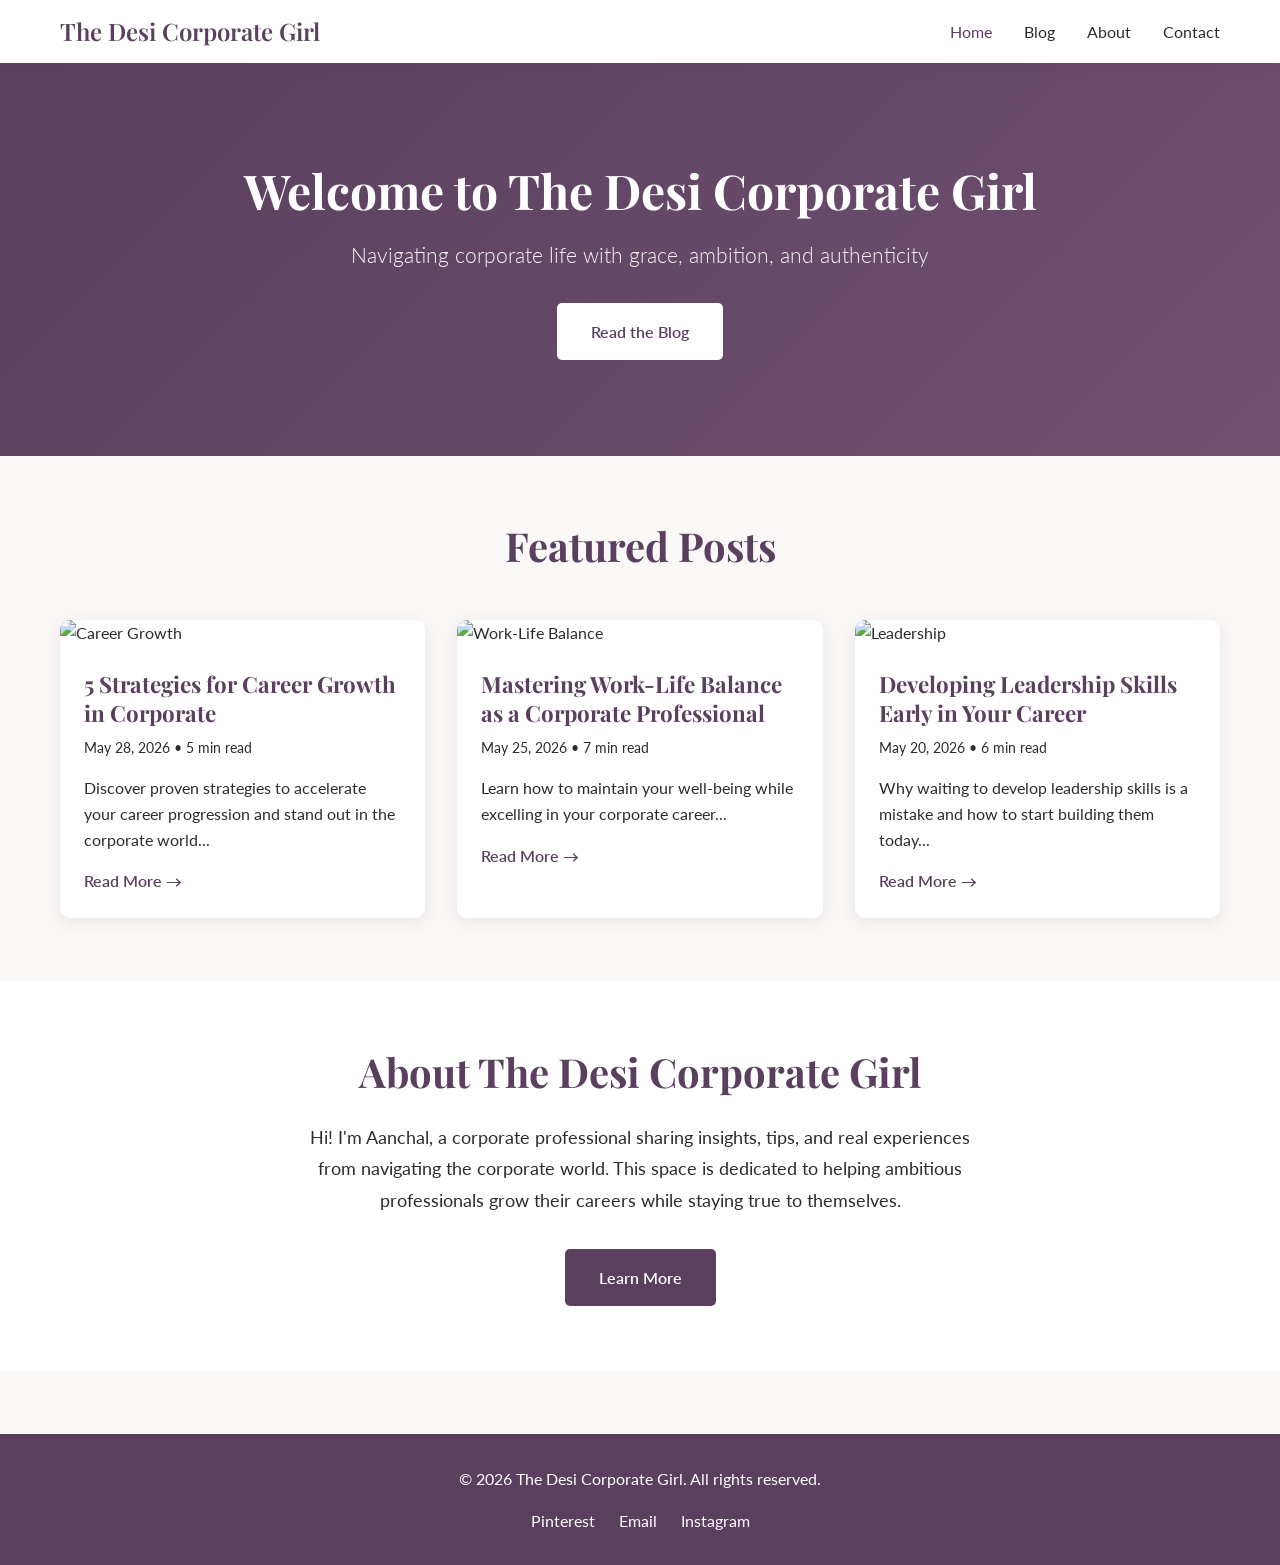
==== index.html @ dea46ccf "Added contact information" ====
<!DOCTYPE html>
<html lang="en">
<head>
    <meta charset="UTF-8">
    <meta name="viewport" content="width=device-width, initial-scale=1.0">
    <title>The Desi Corporate Girl - Home</title>
    <link rel="stylesheet" href="styles.css">
    <link rel="preconnect" href="https://fonts.googleapis.com">
    <link rel="preconnect" href="https://fonts.gstatic.com" crossorigin>
    <link href="https://fonts.googleapis.com/css2?family=Playfair+Display:wght@400;600;700&family=Lato:wght@300;400;700&display=swap" rel="stylesheet">
</head>
<body>
    <header>
        <nav class="navbar">
            <div class="container">
                <div class="logo">
                    <h1>The Desi Corporate Girl</h1>
                </div>
                <ul class="nav-menu">
                    <li><a href="index.html" class="active">Home</a></li>
                    <li><a href="blog.html">Blog</a></li>
                    <li><a href="about.html">About</a></li>
                    <li><a href="contact.html">Contact</a></li>
                </ul>
            </div>
        </nav>
    </header>

    <main>
        <section class="hero">
            <div class="container">
                <div class="hero-content">
                    <h2>Welcome to The Desi Corporate Girl</h2>
                    <p class="subtitle">Navigating corporate life with grace, ambition, and authenticity</p>
                    <a href="blog.html" class="btn btn-primary">Read the Blog</a>
                </div>
            </div>
        </section>

        <section class="featured-posts">
            <div class="container">
                <h2 class="section-title">Featured Posts</h2>
                <div class="posts-grid">
                    <article class="post-card">
                        <div class="post-image">
                            <img src="https://images.unsplash.com/photo-1573496359142-b8d87734a5a2?w=600&h=400&fit=crop" alt="Career Growth">
                        </div>
                        <div class="post-content">
                            <h3><a href="post-career-growth.html">5 Strategies for Career Growth in Corporate</a></h3>
                            <p class="post-meta">May 28, 2026 • 5 min read</p>
                            <p>Discover proven strategies to accelerate your career progression and stand out in the corporate world...</p>
                            <a href="post-career-growth.html" class="read-more">Read More →</a>
                        </div>
                    </article>

                    <article class="post-card">
                        <div class="post-image">
                            <img src="https://images.unsplash.com/photo-1522071820081-009f0129c71c?w=600&h=400&fit=crop" alt="Work-Life Balance">
                        </div>
                        <div class="post-content">
                            <h3><a href="post-work-life-balance.html">Mastering Work-Life Balance as a Corporate Professional</a></h3>
                            <p class="post-meta">May 25, 2026 • 7 min read</p>
                            <p>Learn how to maintain your well-being while excelling in your corporate career...</p>
                            <a href="post-work-life-balance.html" class="read-more">Read More →</a>
                        </div>
                    </article>

                    <article class="post-card">
                        <div class="post-image">
                            <img src="https://images.unsplash.com/photo-1487017159836-4e23ece2e4cf?w=600&h=400&fit=crop" alt="Leadership">
                        </div>
                        <div class="post-content">
                            <h3><a href="post-leadership-skills.html">Developing Leadership Skills Early in Your Career</a></h3>
                            <p class="post-meta">May 20, 2026 • 6 min read</p>
                            <p>Why waiting to develop leadership skills is a mistake and how to start building them today...</p>
                            <a href="post-leadership-skills.html" class="read-more">Read More →</a>
                        </div>
                    </article>
                </div>
            </div>
        </section>

        <section class="about-preview">
            <div class="container">
                <div class="about-content">
                    <h2>About The Desi Corporate Girl</h2>
                    <p>Hi! I'm Aanchal, a corporate professional sharing insights, tips, and real experiences from navigating the corporate world. This space is dedicated to helping ambitious professionals grow their careers while staying true to themselves.</p>
                    <a href="about.html" class="btn btn-secondary">Learn More</a>
                </div>
            </div>
        </section>
    </main>

    <footer>
        <div class="container">
            <p>&copy; 2026 The Desi Corporate Girl. All rights reserved.</p>
            <div class="social-links">
                <a href="https://in.pinterest.com/thedesicorporategirl/" target="_blank" aria-label="Pinterest">Pinterest</a>
                <a href="mailto:thedesicorporategirl@gmail.com" aria-label="Email">Email</a>
                <a href="https://www.instagram.com/thedesicorporategirl?igsh=MThzajhiMzVrZDA0YQ==" target="_blank" aria-label="Instagram">Instagram</a>
            </div>
        </div>
    </footer>
</body>
</html>
---- styles.css ----
/* Color Palette inspired by The Desi Corporate Girl logo */
:root {
    --primary-purple: #5a3f5f;
    --dark-purple: #4a2f4f;
    --light-purple: #8b7090;
    --accent-purple: #705070;
    --cream: #faf8f6;
    --white: #ffffff;
    --text-dark: #2c2c2c;
    --text-light: #6b6b6b;
    --border-color: #e8e3e8;
}

* {
    margin: 0;
    padding: 0;
    box-sizing: border-box;
}

body {
    font-family: 'Lato', sans-serif;
    color: var(--text-dark);
    line-height: 1.6;
    background-color: var(--cream);
}

h1, h2, h3, h4, h5, h6 {
    font-family: 'Playfair Display', serif;
    color: var(--primary-purple);
    line-height: 1.3;
}

.container {
    max-width: 1200px;
    margin: 0 auto;
    padding: 0 20px;
}

/* Header & Navigation */
header {
    background-color: var(--white);
    box-shadow: 0 2px 10px rgba(90, 63, 95, 0.1);
    position: sticky;
    top: 0;
    z-index: 1000;
}

.navbar {
    padding: 1rem 0;
}

.navbar .container {
    display: flex;
    justify-content: space-between;
    align-items: center;
}

.logo h1 {
    font-size: 1.5rem;
    font-weight: 600;
    color: var(--primary-purple);
    margin: 0;
}

.nav-menu {
    display: flex;
    list-style: none;
    gap: 2rem;
}

.nav-menu a {
    text-decoration: none;
    color: var(--text-dark);
    font-weight: 400;
    transition: color 0.3s ease;
    padding: 0.5rem 0;
}

.nav-menu a:hover,
.nav-menu a.active {
    color: var(--primary-purple);
}

/* Hero Section */
.hero {
    background: linear-gradient(135deg, var(--primary-purple) 0%, var(--accent-purple) 100%);
    color: var(--white);
    padding: 6rem 0;
    text-align: center;
}

.hero-content h2 {
    font-size: 3rem;
    color: var(--white);
    margin-bottom: 1rem;
    font-weight: 700;
}

.hero-content .subtitle {
    font-size: 1.3rem;
    margin-bottom: 2rem;
    color: var(--cream);
    font-weight: 300;
}

/* Buttons */
.btn {
    display: inline-block;
    padding: 0.875rem 2rem;
    text-decoration: none;
    border-radius: 5px;
    font-weight: 600;
    transition: all 0.3s ease;
    border: 2px solid transparent;
}

.btn-primary {
    background-color: var(--white);
    color: var(--primary-purple);
}

.btn-primary:hover {
    background-color: var(--cream);
    transform: translateY(-2px);
    box-shadow: 0 4px 12px rgba(0, 0, 0, 0.15);
}

.btn-secondary {
    background-color: var(--primary-purple);
    color: var(--white);
}

.btn-secondary:hover {
    background-color: var(--dark-purple);
    transform: translateY(-2px);
    box-shadow: 0 4px 12px rgba(90, 63, 95, 0.3);
}

/* Featured Posts Section */
.featured-posts {
    padding: 4rem 0;
}

.section-title {
    text-align: center;
    font-size: 2.5rem;
    margin-bottom: 3rem;
    color: var(--primary-purple);
}

.posts-grid {
    display: grid;
    grid-template-columns: repeat(auto-fit, minmax(320px, 1fr));
    gap: 2rem;
}

.post-card {
    background-color: var(--white);
    border-radius: 10px;
    overflow: hidden;
    box-shadow: 0 4px 15px rgba(90, 63, 95, 0.1);
    transition: transform 0.3s ease, box-shadow 0.3s ease;
}

.post-card:hover {
    transform: translateY(-5px);
    box-shadow: 0 8px 25px rgba(90, 63, 95, 0.2);
}

.post-image img {
    width: 100%;
    height: 250px;
    object-fit: cover;
}

.post-content {
    padding: 1.5rem;
}

.post-content h3 {
    font-size: 1.4rem;
    margin-bottom: 0.5rem;
}

.post-content h3 a {
    text-decoration: none;
    color: var(--primary-purple);
    transition: color 0.3s ease;
}

.post-content h3 a:hover {
    color: var(--accent-purple);
}

.post-meta {
    color: var(--text-light);
    font-size: 0.9rem;
    margin-bottom: 1rem;
}

.post-content p {
    color: var(--text-dark);
    margin-bottom: 1rem;
}

.read-more {
    color: var(--primary-purple);
    text-decoration: none;
    font-weight: 600;
    transition: color 0.3s ease;
}

.read-more:hover {
    color: var(--dark-purple);
}

/* About Preview Section */
.about-preview {
    background-color: var(--white);
    padding: 4rem 0;
    text-align: center;
}

.about-content {
    max-width: 700px;
    margin: 0 auto;
}

.about-content h2 {
    font-size: 2.5rem;
    margin-bottom: 1.5rem;
}

.about-content p {
    font-size: 1.1rem;
    color: var(--text-dark);
    margin-bottom: 2rem;
    line-height: 1.8;
}

/* Blog List Page */
.blog-header {
    background: linear-gradient(135deg, var(--primary-purple) 0%, var(--accent-purple) 100%);
    color: var(--white);
    padding: 3rem 0;
    text-align: center;
}

.blog-header h1 {
    color: var(--white);
    font-size: 3rem;
    margin-bottom: 1rem;
}

.blog-list {
    padding: 4rem 0;
}

.blog-posts {
    display: flex;
    flex-direction: column;
    gap: 2rem;
}

/* Single Post Page */
.post-header {
    background: linear-gradient(135deg, var(--primary-purple) 0%, var(--accent-purple) 100%);
    color: var(--white);
    padding: 3rem 0;
    text-align: center;
}

.post-header h1 {
    color: var(--white);
    font-size: 2.5rem;
    margin-bottom: 1rem;
    max-width: 800px;
    margin-left: auto;
    margin-right: auto;
}

.post-header .post-meta {
    color: var(--cream);
}

.post-article {
    padding: 3rem 0;
}

.post-content-full {
    max-width: 800px;
    margin: 0 auto;
    background-color: var(--white);
    padding: 3rem;
    border-radius: 10px;
    box-shadow: 0 4px 15px rgba(90, 63, 95, 0.1);
}

.post-content-full h2 {
    font-size: 2rem;
    margin-top: 2rem;
    margin-bottom: 1rem;
    color: var(--primary-purple);
}

.post-content-full h3 {
    font-size: 1.5rem;
    margin-top: 1.5rem;
    margin-bottom: 0.8rem;
    color: var(--accent-purple);
}

.post-content-full p {
    margin-bottom: 1.5rem;
    font-size: 1.1rem;
    line-height: 1.8;
}

.post-content-full ul, .post-content-full ol {
    margin-bottom: 1.5rem;
    margin-left: 2rem;
}

.post-content-full li {
    margin-bottom: 0.5rem;
    font-size: 1.1rem;
}

.post-content-full blockquote {
    border-left: 4px solid var(--primary-purple);
    padding-left: 1.5rem;
    margin: 2rem 0;
    font-style: italic;
    color: var(--accent-purple);
}

/* Footer */
footer {
    background-color: var(--primary-purple);
    color: var(--white);
    padding: 2rem 0;
    text-align: center;
    margin-top: 4rem;
}

footer .container {
    display: flex;
    flex-direction: column;
    gap: 1rem;
    align-items: center;
}

.social-links {
    display: flex;
    gap: 1.5rem;
}

.social-links a {
    color: var(--white);
    text-decoration: none;
    transition: color 0.3s ease;
}

.social-links a:hover {
    color: var(--cream);
}

/* Responsive Design */
@media (max-width: 768px) {
    .navbar .container {
        flex-direction: column;
        gap: 1rem;
    }

    .nav-menu {
        flex-wrap: wrap;
        justify-content: center;
        gap: 1rem;
    }

    .hero-content h2 {
        font-size: 2rem;
    }

    .hero-content .subtitle {
        font-size: 1.1rem;
    }

    .section-title {
        font-size: 2rem;
    }

    .posts-grid {
        grid-template-columns: 1fr;
    }

    .post-content-full {
        padding: 1.5rem;
    }

    .blog-header h1,
    .post-header h1 {
        font-size: 2rem;
    }
}
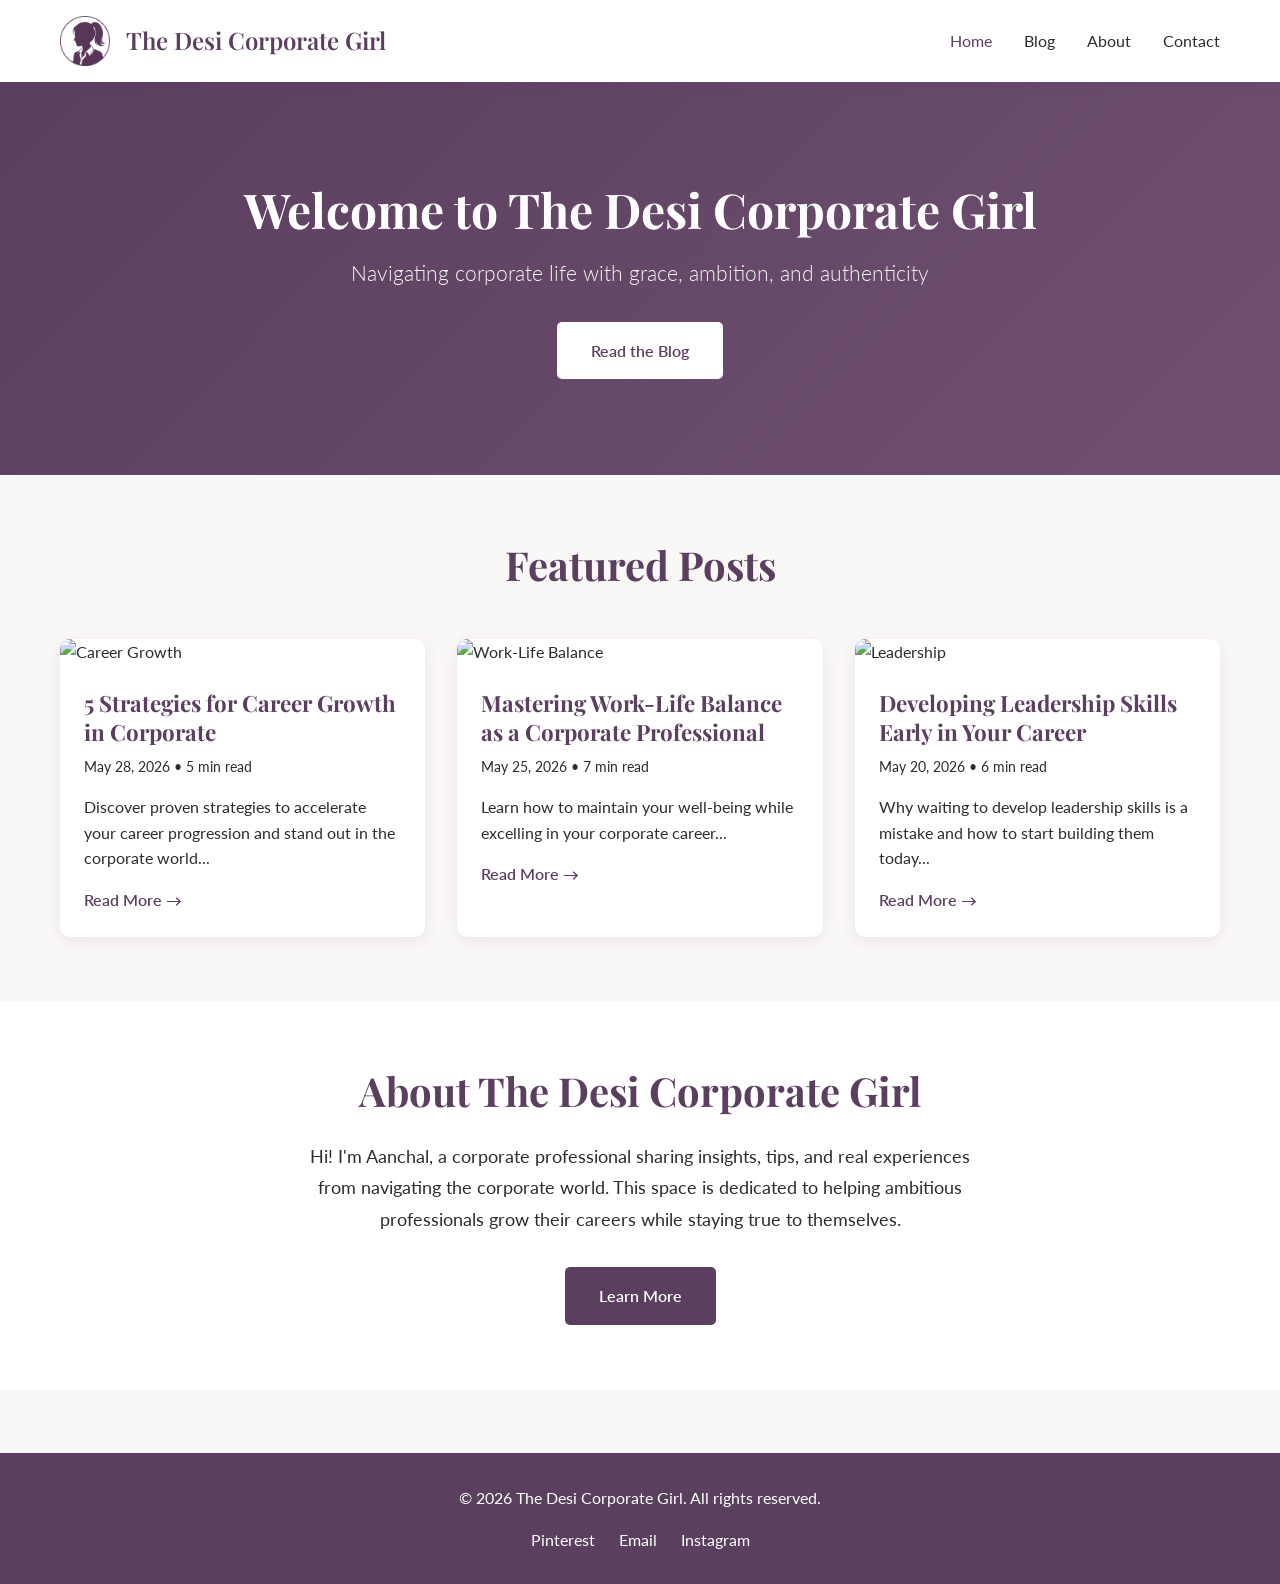
==== commit b9614a60: "Added image logo" ====
--- a/index.html
+++ b/index.html
@@ -13,9 +13,10 @@
     <header>
         <nav class="navbar">
             <div class="container">
-                <div class="logo">
+                <a href="index.html" class="logo">
+                    <img src="logo.png" alt="The Desi Corporate Girl Logo">
                     <h1>The Desi Corporate Girl</h1>
-                </div>
+                </a>
                 <ul class="nav-menu">
                     <li><a href="index.html" class="active">Home</a></li>
                     <li><a href="blog.html">Blog</a></li>
--- a/styles.css
+++ b/styles.css
@@ -55,6 +55,24 @@
     align-items: center;
 }
 
+.logo {
+    display: flex;
+    align-items: center;
+    gap: 1rem;
+    text-decoration: none;
+    transition: opacity 0.3s ease;
+}
+
+.logo:hover {
+    opacity: 0.8;
+}
+
+.logo img {
+    height: 50px;
+    width: 50px;
+    object-fit: contain;
+}
+
 .logo h1 {
     font-size: 1.5rem;
     font-weight: 600;
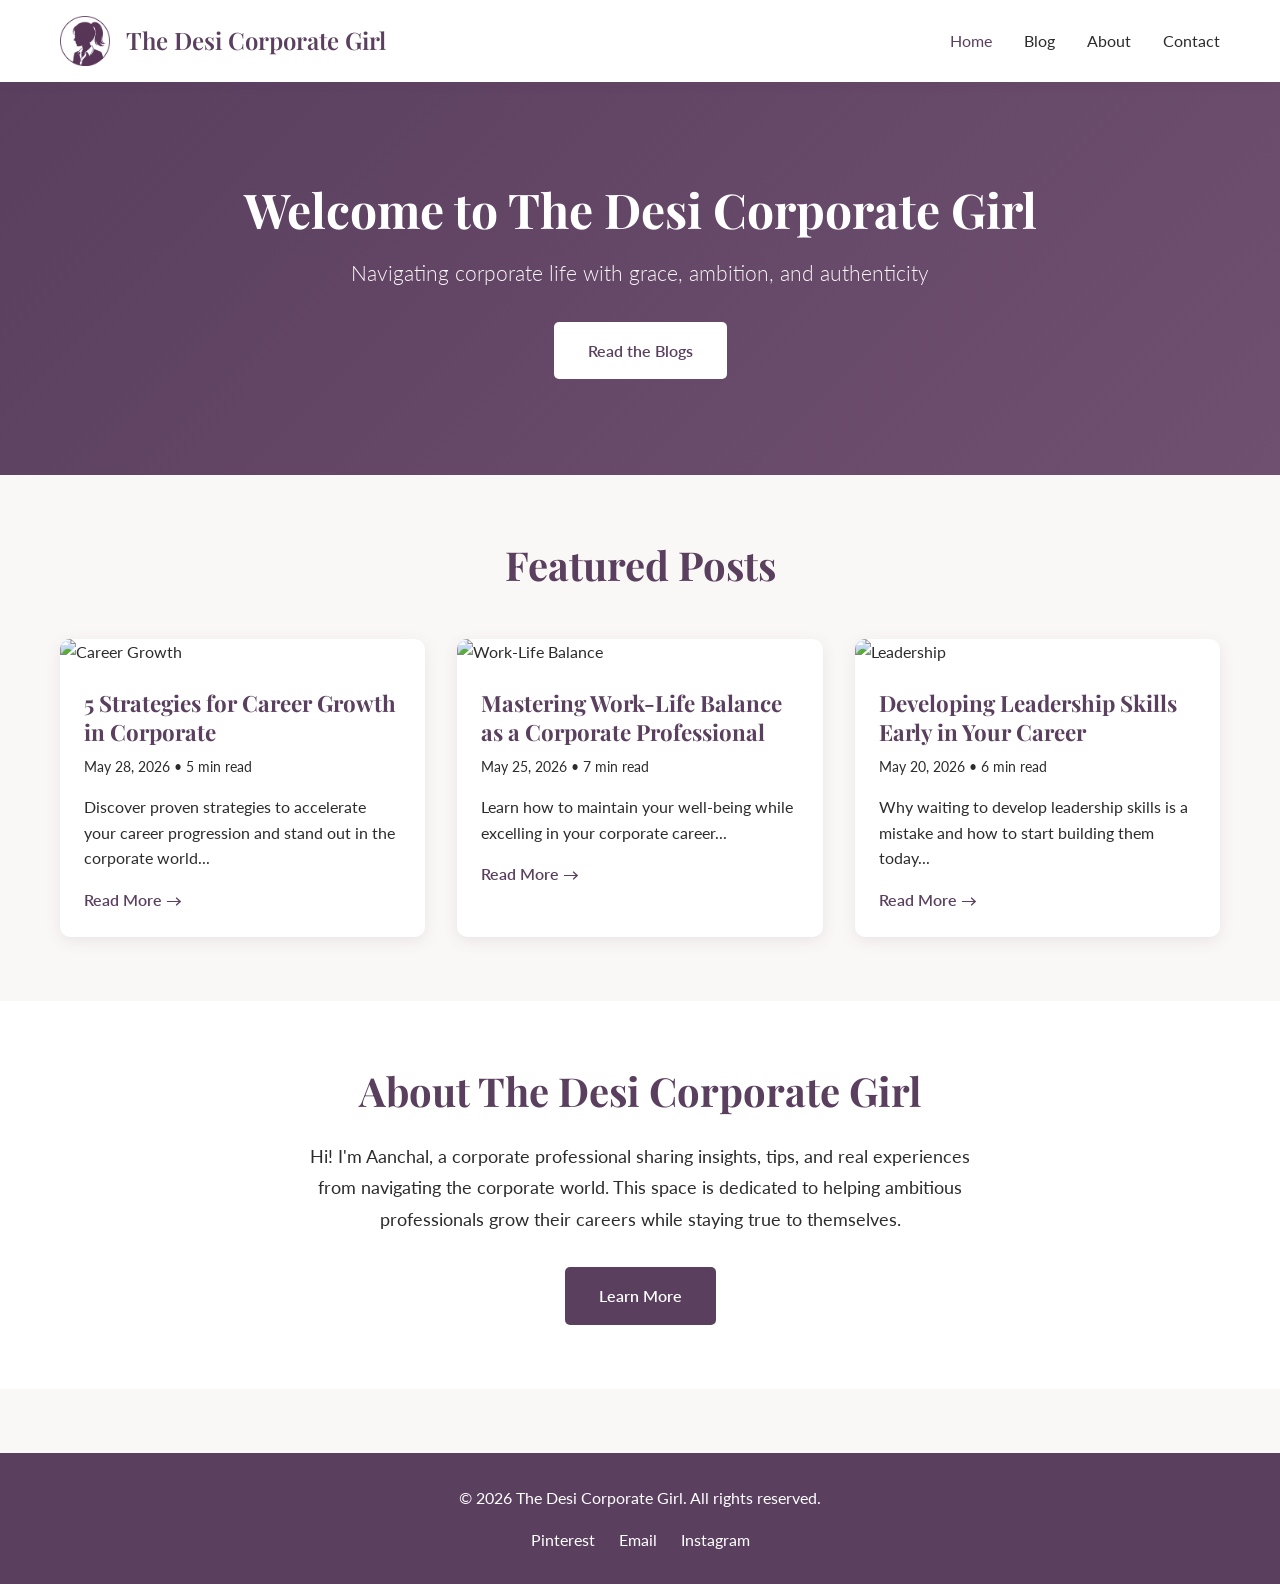
==== commit 0ab4b771: "Updated social media links" ====
--- a/index.html
+++ b/index.html
@@ -33,7 +33,7 @@
                 <div class="hero-content">
                     <h2>Welcome to The Desi Corporate Girl</h2>
                     <p class="subtitle">Navigating corporate life with grace, ambition, and authenticity</p>
-                    <a href="blog.html" class="btn btn-primary">Read the Blog</a>
+                    <a href="blog.html" class="btn btn-primary">Read the Blogs</a>
                 </div>
             </div>
         </section>
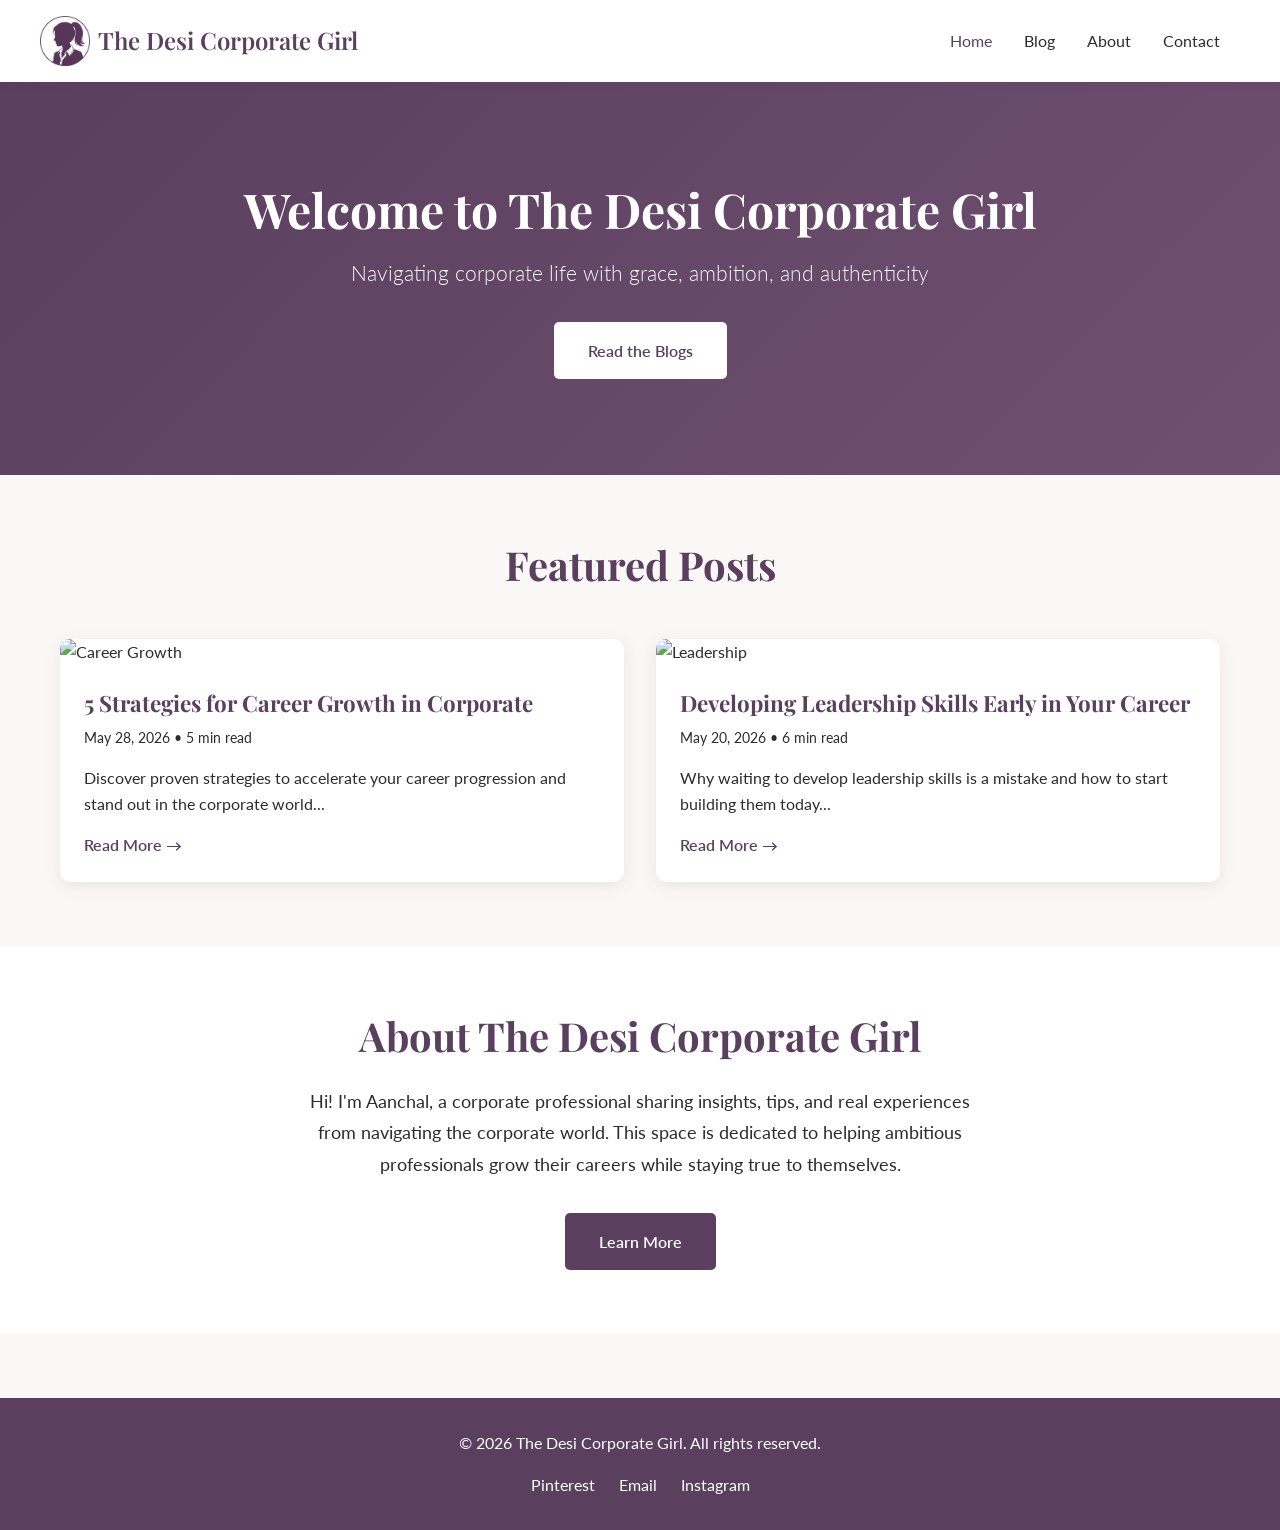
==== commit 79f1901d: "Removed unwanted files" ====
--- a/index.html
+++ b/index.html
@@ -56,18 +56,6 @@
 
                     <article class="post-card">
                         <div class="post-image">
-                            <img src="https://images.unsplash.com/photo-1522071820081-009f0129c71c?w=600&h=400&fit=crop" alt="Work-Life Balance">
-                        </div>
-                        <div class="post-content">
-                            <h3><a href="post-work-life-balance.html">Mastering Work-Life Balance as a Corporate Professional</a></h3>
-                            <p class="post-meta">May 25, 2026 • 7 min read</p>
-                            <p>Learn how to maintain your well-being while excelling in your corporate career...</p>
-                            <a href="post-work-life-balance.html" class="read-more">Read More →</a>
-                        </div>
-                    </article>
-
-                    <article class="post-card">
-                        <div class="post-image">
                             <img src="https://images.unsplash.com/photo-1487017159836-4e23ece2e4cf?w=600&h=400&fit=crop" alt="Leadership">
                         </div>
                         <div class="post-content">
--- a/styles.css
+++ b/styles.css
@@ -53,14 +53,18 @@
     display: flex;
     justify-content: space-between;
     align-items: center;
+    padding-left: 0;
+    padding-right: 20px;
 }
 
 .logo {
     display: flex;
     align-items: center;
-    gap: 1rem;
+    gap: 0.5rem;
     text-decoration: none;
     transition: opacity 0.3s ease;
+    margin-left: 0;
+    padding-left: 0;
 }
 
 .logo:hover {
@@ -71,6 +75,8 @@
     height: 50px;
     width: 50px;
     object-fit: contain;
+    margin-left: 0;
+    padding-left: 0;
 }
 
 .logo h1 {
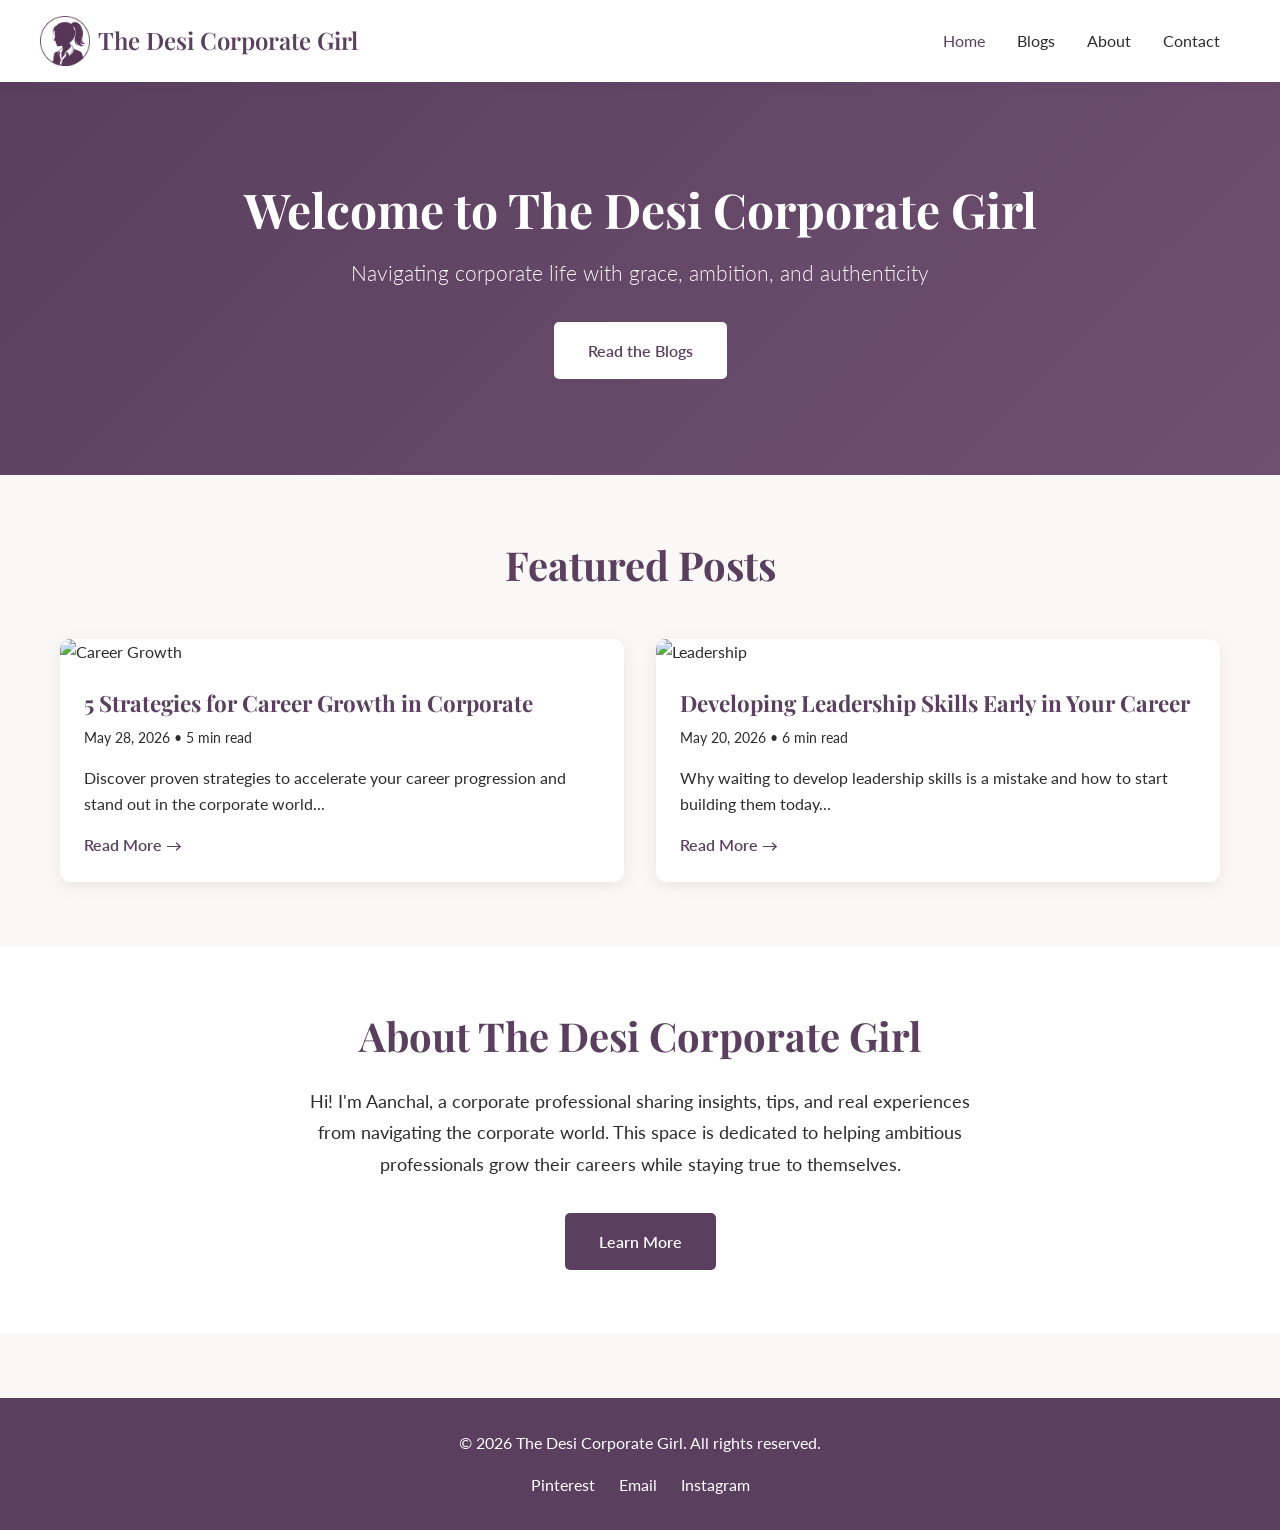
==== commit 984cb5af: "Changed blog to blogs" ====
--- a/index.html
+++ b/index.html
@@ -19,7 +19,7 @@
                 </a>
                 <ul class="nav-menu">
                     <li><a href="index.html" class="active">Home</a></li>
-                    <li><a href="blog.html">Blog</a></li>
+                    <li><a href="blog.html">Blogs</a></li>
                     <li><a href="about.html">About</a></li>
                     <li><a href="contact.html">Contact</a></li>
                 </ul>
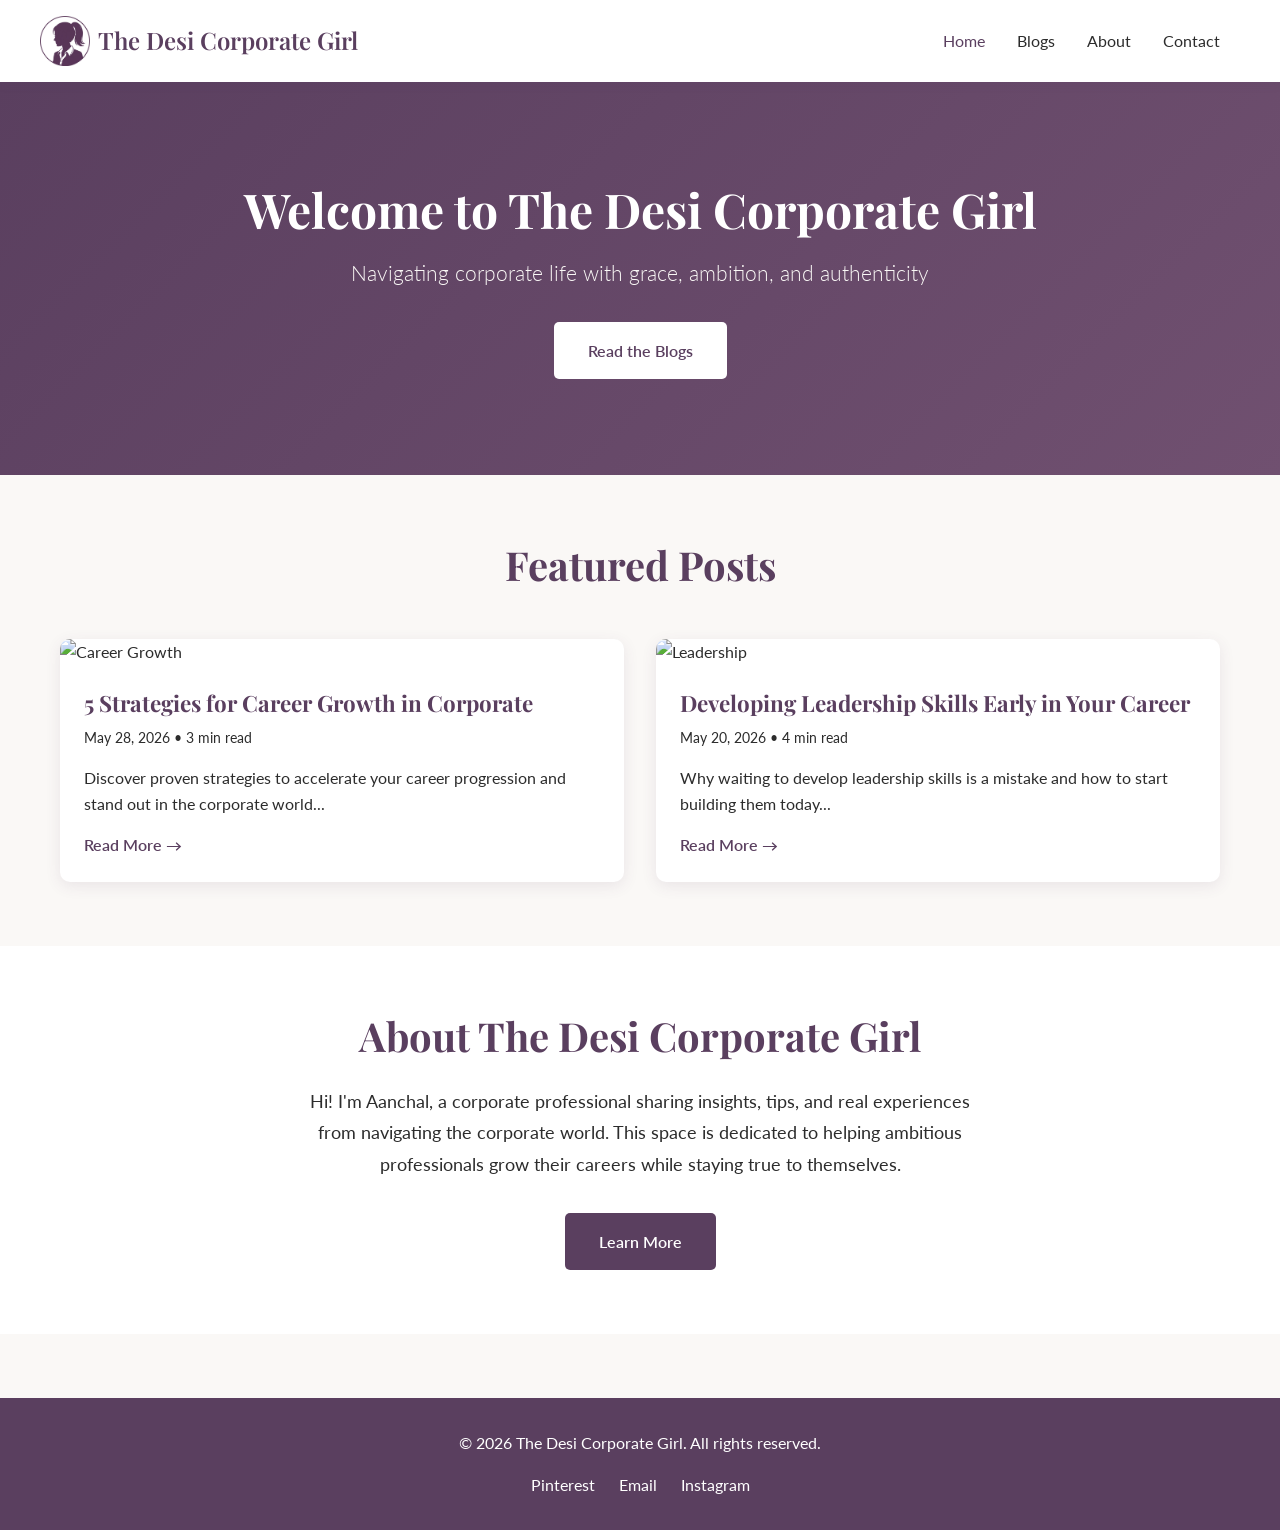
==== commit edb1a4a4: "Added dynamic date and time on index.html" ====
--- a/index.html
+++ b/index.html
@@ -10,22 +10,7 @@
     <link href="https://fonts.googleapis.com/css2?family=Playfair+Display:wght@400;600;700&family=Lato:wght@300;400;700&display=swap" rel="stylesheet">
 </head>
 <body>
-    <header>
-        <nav class="navbar">
-            <div class="container">
-                <a href="index.html" class="logo">
-                    <img src="logo.png" alt="The Desi Corporate Girl Logo">
-                    <h1>The Desi Corporate Girl</h1>
-                </a>
-                <ul class="nav-menu">
-                    <li><a href="index.html" class="active">Home</a></li>
-                    <li><a href="blog.html">Blogs</a></li>
-                    <li><a href="about.html">About</a></li>
-                    <li><a href="contact.html">Contact</a></li>
-                </ul>
-            </div>
-        </nav>
-    </header>
+    <div id="header-placeholder"></div>
 
     <main>
         <section class="hero">
@@ -42,27 +27,27 @@
             <div class="container">
                 <h2 class="section-title">Featured Posts</h2>
                 <div class="posts-grid">
-                    <article class="post-card">
+                    <article class="post-card" data-post-url="BlogPages/post-career-growth.html">
                         <div class="post-image">
                             <img src="https://images.unsplash.com/photo-1573496359142-b8d87734a5a2?w=600&h=400&fit=crop" alt="Career Growth">
                         </div>
                         <div class="post-content">
-                            <h3><a href="post-career-growth.html">5 Strategies for Career Growth in Corporate</a></h3>
-                            <p class="post-meta">May 28, 2026 • 5 min read</p>
+                            <h3><a href="BlogPages/post-career-growth.html">5 Strategies for Career Growth in Corporate</a></h3>
+                            <p class="post-meta"><span class="post-date"></span> • <span class="post-read-time"></span> min read</p>
                             <p>Discover proven strategies to accelerate your career progression and stand out in the corporate world...</p>
-                            <a href="post-career-growth.html" class="read-more">Read More →</a>
+                            <a href="BlogPages/post-career-growth.html" class="read-more">Read More →</a>
                         </div>
                     </article>
 
-                    <article class="post-card">
+                    <article class="post-card" data-post-url="BlogPages/post-leadership-skills.html">
                         <div class="post-image">
                             <img src="https://images.unsplash.com/photo-1487017159836-4e23ece2e4cf?w=600&h=400&fit=crop" alt="Leadership">
                         </div>
                         <div class="post-content">
-                            <h3><a href="post-leadership-skills.html">Developing Leadership Skills Early in Your Career</a></h3>
-                            <p class="post-meta">May 20, 2026 • 6 min read</p>
+                            <h3><a href="BlogPages/post-leadership-skills.html">Developing Leadership Skills Early in Your Career</a></h3>
+                            <p class="post-meta"><span class="post-date"></span> • <span class="post-read-time"></span> min read</p>
                             <p>Why waiting to develop leadership skills is a mistake and how to start building them today...</p>
-                            <a href="post-leadership-skills.html" class="read-more">Read More →</a>
+                            <a href="BlogPages/post-leadership-skills.html" class="read-more">Read More →</a>
                         </div>
                     </article>
                 </div>
@@ -80,15 +65,8 @@
         </section>
     </main>
 
-    <footer>
-        <div class="container">
-            <p>&copy; 2026 The Desi Corporate Girl. All rights reserved.</p>
-            <div class="social-links">
-                <a href="https://in.pinterest.com/thedesicorporategirl/" target="_blank" aria-label="Pinterest">Pinterest</a>
-                <a href="mailto:thedesicorporategirl@gmail.com" aria-label="Email">Email</a>
-                <a href="https://www.instagram.com/thedesicorporategirl?igsh=MThzajhiMzVrZDA0YQ==" target="_blank" aria-label="Instagram">Instagram</a>
-            </div>
-        </div>
-    </footer>
+    <div id="footer-placeholder"></div>
+
+    <script src="Utilities/scripts.js"></script>
 </body>
 </html>
